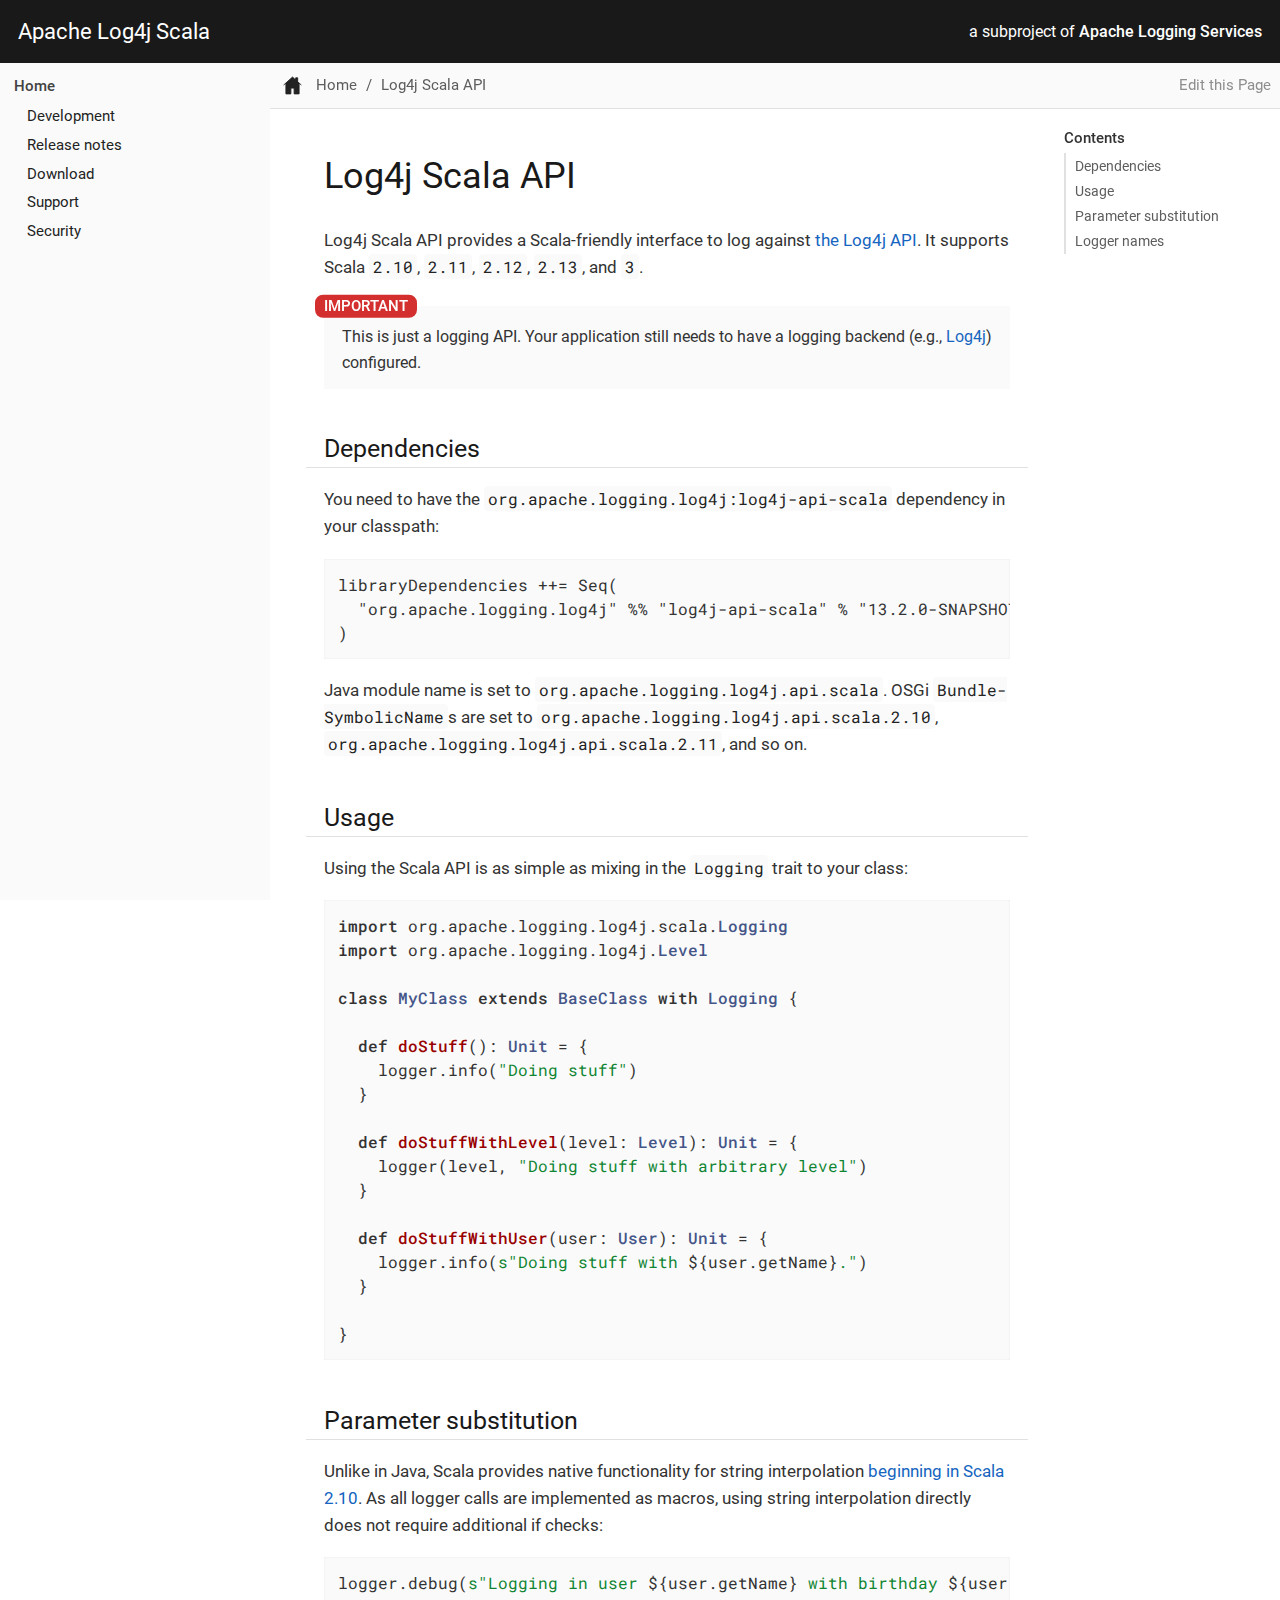
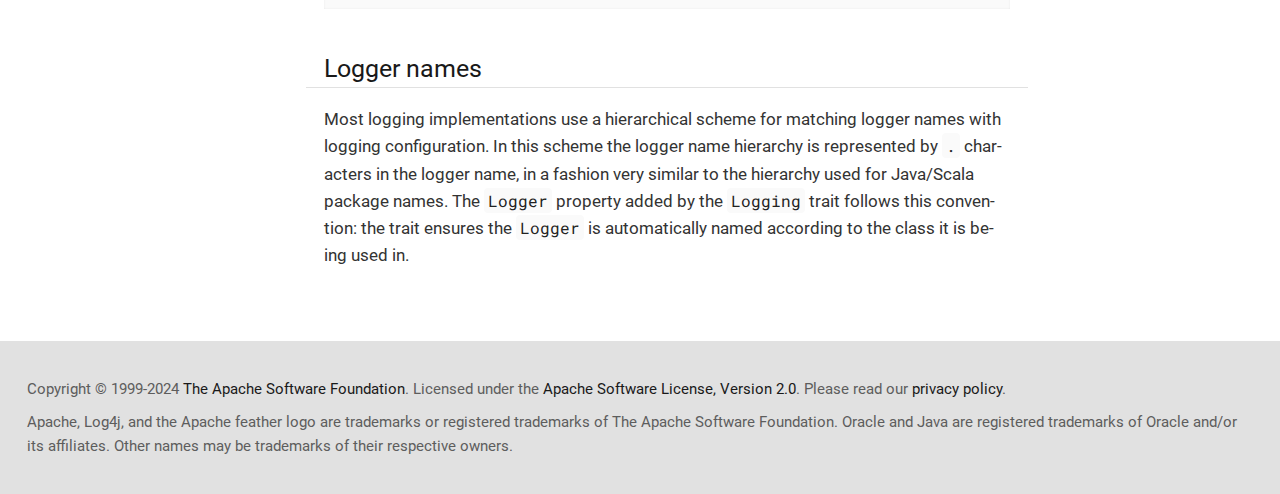
==== index.html @ a76299ae "Add website content generated from `2942f3c2b96dd1a95e5ad7c7c42ae28690090ace`" ====
<!DOCTYPE html>
<html lang="en">
  <head>
    <meta charset="utf-8">
    <meta name="viewport" content="width=device-width,initial-scale=1">
    <title>Log4j Scala API :: Apache Log4j Scala</title>
    <link rel="canonical" href="https://logging.apache.org/log4j/scala/index.html">
    <meta name="generator" content="Antora 3.2.0-alpha.4">
<link rel="stylesheet" href="./_/css/site.css">
<link rel="icon" href="./_/../_images/favicon.ico" type="image/x-icon">
<!-- `@asciidoctor/tabs` extension styles -->
<link rel="stylesheet" href="./_/css/vendor/tabs.css">
<style>
  /* `page-toclevels` greater than 4 are not supported by Antora UI, patching it: */
  .toc .toc-menu li[data-level="4"] a {
    padding-left: 2.75rem
  }
  /* Replace the default highlight.js color for strings from red to green: */
  .hljs-string {
    color: #0f8532;
  }
</style>
  </head>
  <body class="article">
<header class="header">
  <nav class="navbar">
    <div class="navbar-brand">
      <span class="navbar-item title">Apache Log4j Scala</span>
    </div>
    <div id="topbar-nav" class="navbar-menu">
      <div class="navbar-end">
        <a class="navbar-item" href="https://logging.apache.org">a subproject of&nbsp;<strong>Apache Logging Services</strong></a>
      </div>
    </div>
  </nav>
</header>
<div class="body">
<div class="nav-container" data-component="ROOT" data-version="">
  <aside class="nav">
    <div class="panels">
<div class="nav-panel-menu is-active" data-panel="menu">
  <nav class="nav-menu">
    <button class="nav-menu-toggle" aria-label="Toggle expand/collapse all" style="display: none"></button>
    <h3 class="title"><a href="index.html">Home</a></h3>
<ul class="nav-list">
  <li class="nav-item" data-depth="0">
<ul class="nav-list">
  <li class="nav-item" data-depth="1">
    <a class="nav-link" href="development.html">Development</a>
  </li>
  <li class="nav-item" data-depth="1">
    <a class="nav-link" href="release-notes.html">Release notes</a>
  </li>
  <li class="nav-item" data-depth="1">
    <a class="nav-link" href="https://logging.apache.org/download.html">Download</a>
  </li>
  <li class="nav-item" data-depth="1">
    <a class="nav-link" href="https://logging.apache.org/support.html">Support</a>
  </li>
  <li class="nav-item" data-depth="1">
    <a class="nav-link" href="https://logging.apache.org/security.html">Security</a>
  </li>
</ul>
  </li>
</ul>
  </nav>
</div>
    </div>
  </aside>
</div>
<main class="article">
<div class="toolbar" role="navigation">
<button class="nav-toggle"></button>
  <a href="index.html" class="home-link is-current"></a>
<nav class="breadcrumbs" aria-label="breadcrumbs">
  <ul>
    <li><a href="index.html">Home</a></li>
    <li><a href="index.html">Log4j Scala API</a></li>
  </ul>
</nav>
<div class="edit-this-page"><a href="https://github.com/apache/logging-log4j-kotlin/edit/main/src/site/antora/modules/ROOT/pages/index.adoc">Edit this Page</a></div>
</div>
  <div class="content">
<aside class="toc sidebar" data-title="Contents" data-levels="2">
  <div class="toc-menu"></div>
</aside>
<article class="doc">
<h1 class="page">Log4j Scala API</h1>
<div id="preamble">
<div class="sectionbody">
<div class="paragraph">
<p>Log4j Scala API provides a Scala-friendly interface to log against <a href="https://logging.apache.org/log4j/2.x/manual/api-separation.html">the Log4j API</a>.
It supports Scala <code>2.10</code>, <code>2.11</code>, <code>2.12</code>, <code>2.13</code>, and <code>3</code>.</p>
</div>
<div class="admonitionblock important">
<table>
<tr>
<td class="icon">
<i class="fa icon-important" title="Important"></i>
</td>
<td class="content">
<div class="paragraph">
<p>This is just a logging API.
Your application still needs to have a logging backend (e.g., <a href="https://logging.apache.org/log4j/2.x">Log4j</a>) configured.</p>
</div>
</td>
</tr>
</table>
</div>
</div>
</div>
<div class="sect1">
<h2 id="dependencies"><a class="anchor" href="#dependencies"></a>Dependencies</h2>
<div class="sectionbody">
<div class="paragraph">
<p>You need to have the <code>org.apache.logging.log4j:log4j-api-scala</code> dependency in your classpath:</p>
</div>
<div class="listingblock">
<div class="content">
<pre class="highlightjs highlight"><code class="language-sbt hljs" data-lang="sbt">libraryDependencies ++= Seq(
  "org.apache.logging.log4j" %% "log4j-api-scala" % "13.2.0-SNAPSHOT"
)</code></pre>
</div>
</div>
<div class="paragraph">
<p>Java module name is set to <code>org.apache.logging.log4j.api.scala</code>.
OSGi <code>Bundle-SymbolicName</code>s are set to <code>org.apache.logging.log4j.api.scala.2.10</code>, <code>org.apache.logging.log4j.api.scala.2.11</code>, and so on.</p>
</div>
</div>
</div>
<div class="sect1">
<h2 id="usage"><a class="anchor" href="#usage"></a>Usage</h2>
<div class="sectionbody">
<div class="paragraph">
<p>Using the Scala API is as simple as mixing in the <code>Logging</code> trait to your class:</p>
</div>
<div class="listingblock">
<div class="content">
<pre class="highlightjs highlight"><code class="language-scala hljs" data-lang="scala">import org.apache.logging.log4j.scala.Logging
import org.apache.logging.log4j.Level

class MyClass extends BaseClass with Logging {

  def doStuff(): Unit = {
    logger.info("Doing stuff")
  }

  def doStuffWithLevel(level: Level): Unit = {
    logger(level, "Doing stuff with arbitrary level")
  }

  def doStuffWithUser(user: User): Unit = {
    logger.info(s"Doing stuff with ${user.getName}.")
  }

}</code></pre>
</div>
</div>
</div>
</div>
<div class="sect1">
<h2 id="params"><a class="anchor" href="#params"></a>Parameter substitution</h2>
<div class="sectionbody">
<div class="paragraph">
<p>Unlike in Java, Scala provides native functionality for string interpolation <a href="https://docs.scala-lang.org/overviews/core/string-interpolation.html">beginning in Scala 2.10</a>.
As all logger calls are implemented as macros, using string interpolation directly does not require additional if checks:</p>
</div>
<div class="listingblock">
<div class="content">
<pre class="highlightjs highlight"><code class="language-scala hljs" data-lang="scala">logger.debug(s"Logging in user ${user.getName} with birthday ${user.calcBirthday}")</code></pre>
</div>
</div>
</div>
</div>
<div class="sect1">
<h2 id="logger-names"><a class="anchor" href="#logger-names"></a>Logger names</h2>
<div class="sectionbody">
<div class="paragraph">
<p>Most logging implementations use a hierarchical scheme for matching logger names with logging configuration.
In this scheme the logger name hierarchy is represented by <code>.</code> characters in the logger name, in a fashion very similar to the hierarchy used for Java/Scala package names.
The <code>Logger</code> property added by the <code>Logging</code> trait follows this convention: the trait ensures the <code>Logger</code> is automatically named according to the class it is being used in.</p>
</div>
</div>
</div>
</article>
  </div>
</main>
</div>
<footer class="footer">
  <p>
    Copyright © 1999-2024 <a href="https://www.apache.org/">The Apache Software Foundation</a>.
    Licensed under the <a href="https://www.apache.org/licenses/LICENSE-2.0">Apache Software License, Version 2.0</a>.
    Please read our <a href="https://privacy.apache.org/policies/privacy-policy-public.html">privacy policy</a>.
  </p>
  <p>
    Apache, Log4j, and the Apache feather logo are trademarks or registered trademarks of The Apache Software Foundation.
    Oracle and Java are registered trademarks of Oracle and/or its affiliates.
    Other names may be trademarks of their respective owners.
  </p>
</footer>
<script id="site-script" src="./_/js/site.js" data-ui-root-path="./_"></script>
<script async src="./_/js/vendor/highlight.js"></script>
<!-- `@asciidoctor/tabs` extension scripts -->
<script async src="./_/js/vendor/tabs.js"></script>
  </body>
</html>
---- _/css/site.css ----
@font-face{font-family:Roboto;font-style:normal;font-weight:400;src:url(../font/roboto-latin-400-normal.woff2) format("woff2"),url(../font/roboto-latin-400-normal.woff) format("woff");unicode-range:U+00??,U+0131,U+0152-0153,U+02bb-02bc,U+02c6,U+02da,U+02dc,U+2000-206f,U+2074,U+20ac,U+2122,U+2191,U+2193,U+2212,U+2215,U+feff,U+fffd}@font-face{font-family:Roboto;font-style:normal;font-weight:400;src:url(../font/roboto-cyrillic-400-normal.woff2) format("woff2");unicode-range:U+0301,U+0400-045f,U+0490-0491,U+04b0-04b1,U+2116}@font-face{font-family:Roboto;font-style:italic;font-weight:400;src:url(../font/roboto-latin-400-italic.woff2) format("woff2"),url(../font/roboto-latin-400-italic.woff) format("woff");unicode-range:U+00??,U+0131,U+0152-0153,U+02bb-02bc,U+02c6,U+02da,U+02dc,U+2000-206f,U+2074,U+20ac,U+2122,U+2191,U+2193,U+2212,U+2215,U+feff,U+fffd}@font-face{font-family:Roboto;font-style:italic;font-weight:400;src:url(../font/roboto-cyrillic-400-italic.woff2) format("woff2");unicode-range:U+0301,U+0400-045f,U+0490-0491,U+04b0-04b1,U+2116}@font-face{font-family:Roboto;font-style:normal;font-weight:600;src:url(../font/roboto-latin-500-normal.woff2) format("woff2"),url(../font/roboto-latin-500-normal.woff) format("woff");unicode-range:U+00??,U+0131,U+0152-0153,U+02bb-02bc,U+02c6,U+02da,U+02dc,U+2000-206f,U+2074,U+20ac,U+2122,U+2191,U+2193,U+2212,U+2215,U+feff,U+fffd}@font-face{font-family:Roboto;font-style:normal;font-weight:600;src:url(../font/roboto-cyrillic-500-normal.woff2) format("woff2");unicode-range:U+0301,U+0400-045f,U+0490-0491,U+04b0-04b1,U+2116}@font-face{font-family:Roboto;font-style:italic;font-weight:600;src:url(../font/roboto-latin-500-italic.woff2) format("woff2"),url(../font/roboto-latin-500-italic.woff) format("woff");unicode-range:U+00??,U+0131,U+0152-0153,U+02bb-02bc,U+02c6,U+02da,U+02dc,U+2000-206f,U+2074,U+20ac,U+2122,U+2191,U+2193,U+2212,U+2215,U+feff,U+fffd}@font-face{font-family:Roboto;font-style:italic;font-weight:600;src:url(../font/roboto-cyrillic-500-italic.woff2) format("woff2");unicode-range:U+0301,U+0400-045f,U+0490-0491,U+04b0-04b1,U+2116}@font-face{font-family:Roboto Mono;font-style:normal;font-weight:400;src:url(../font/roboto-mono-latin-400-normal.woff2) format("woff2"),url(../font/roboto-mono-latin-400-normal.woff) format("woff");unicode-range:U+00??,U+0131,U+0152-0153,U+02bb-02bc,U+02c6,U+02da,U+02dc,U+2000-206f,U+2074,U+20ac,U+2122,U+2191,U+2193,U+2212,U+2215,U+feff,U+fffd}@font-face{font-family:Roboto Mono;font-style:normal;font-weight:600;src:url(../font/roboto-mono-latin-500-normal.woff2) format("woff2"),url(../font/roboto-mono-latin-500-normal.woff) format("woff");unicode-range:U+00??,U+0131,U+0152-0153,U+02bb-02bc,U+02c6,U+02da,U+02dc,U+2000-206f,U+2074,U+20ac,U+2122,U+2191,U+2193,U+2212,U+2215,U+feff,U+fffd}*,::after,::before{-webkit-box-sizing:inherit;box-sizing:inherit}html{-webkit-box-sizing:border-box;box-sizing:border-box;font-size:1.0625em;height:100%;scroll-behavior:smooth}@media screen and (min-width:1024px){html{font-size:1.125em}}body{background:#fff;color:#222;font-family:Roboto,sans-serif;line-height:1.15;margin:0;-moz-tab-size:4;-o-tab-size:4;tab-size:4;word-wrap:anywhere}a{text-decoration:none}a:hover{text-decoration:underline}a:active{background-color:none}code,kbd,pre{font-family:Roboto Mono,monospace}b,dt,strong,th{font-weight:600}sub,sup{font-size:75%;line-height:0;position:relative;vertical-align:baseline}sub{bottom:-.25em}sup{top:-.5em}em em{font-style:normal}strong strong{font-weight:400}button{cursor:pointer;font-family:inherit;font-size:1em;line-height:1.15;margin:0}button::-moz-focus-inner{border:none;padding:0}summary{cursor:pointer;-webkit-tap-highlight-color:transparent;outline:none}table{border-collapse:collapse;word-wrap:normal}object[type="image/svg+xml"]:not([width]){width:-webkit-fit-content;width:-moz-fit-content;width:fit-content}::-webkit-input-placeholder{opacity:.5}::-moz-placeholder{opacity:.5}:-ms-input-placeholder{opacity:.5}::-ms-input-placeholder{opacity:.5}::placeholder{opacity:.5}@media (pointer:fine){@supports (scrollbar-width:thin){html{scrollbar-color:#c1c1c1 #fafafa}body *{scrollbar-width:thin;scrollbar-color:#c1c1c1 transparent}}html::-webkit-scrollbar{background-color:#fafafa;height:12px;width:12px}body ::-webkit-scrollbar{height:6px;width:6px}::-webkit-scrollbar-thumb{background-clip:padding-box;background-color:#c1c1c1;border:3px solid transparent;border-radius:12px}body ::-webkit-scrollbar-thumb{border-width:1.75px;border-radius:6px}::-webkit-scrollbar-thumb:hover{background-color:#9c9c9c}}@media screen and (min-width:1024px){.body{display:-webkit-box;display:-ms-flexbox;display:flex}}@media screen and (max-width:1023.5px){html.is-clipped--nav{overflow-y:hidden}}.nav-container{position:fixed;top:3.5rem;left:0;width:100%;font-size:.94444rem;z-index:1;visibility:hidden}@media screen and (min-width:769px){.nav-container{width:15rem}}@media screen and (min-width:1024px){.nav-container{font-size:.86111rem;-webkit-box-flex:0;-ms-flex:none;flex:none;position:static;top:0;visibility:visible}}.nav-container.is-active{visibility:visible}.nav{background:#fafafa;position:relative;top:2.5rem;height:calc(100vh - 6rem)}@media screen and (min-width:769px){.nav{-webkit-box-shadow:.5px 0 3px #c1c1c1;box-shadow:.5px 0 3px #c1c1c1}}@media screen and (min-width:1024px){.nav{top:3.5rem;-webkit-box-shadow:none;box-shadow:none;position:sticky;height:calc(100vh - 3.5rem)}}.nav a{color:inherit}.nav .panels{display:-webkit-box;display:-ms-flexbox;display:flex;-webkit-box-orient:vertical;-webkit-box-direction:normal;-ms-flex-direction:column;flex-direction:column;height:inherit}.nav-panel-menu{overflow-y:scroll;-ms-scroll-chaining:none;overscroll-behavior:none;height:calc(100% - 2.5rem)}.nav-panel-menu:not(.is-active) .nav-menu{opacity:.75}.nav-panel-menu:not(.is-active)::after{content:"";background:rgba(0,0,0,.5);display:block;position:absolute;top:0;right:0;bottom:0;left:0}.nav-menu{min-height:100%;padding:.5rem .75rem;line-height:1.35;position:relative}.nav-menu-toggle{background:transparent url(../img/octicons-16.svg#view-unfold) no-repeat 50%/100% 100%;border:none;float:right;height:1em;margin-right:-.5rem;opacity:.75;outline:none;padding:0;position:sticky;top:.85rem;visibility:hidden;width:1em}.nav-menu-toggle.is-active{background-image:url(../img/octicons-16.svg#view-fold)}.nav-panel-menu.is-active:hover .nav-menu-toggle{visibility:visible}.nav-menu h3.title{color:#424242;font-size:inherit;font-weight:600;margin:0;padding:.25em 0 .125em}.nav-list{list-style:none;margin:0 0 0 .75rem;padding:0}.nav-menu>.nav-list+.nav-list{margin-top:.5rem}.nav-item{margin-top:.5em}.nav-item-toggle~.nav-list{padding-bottom:.125rem}.nav-item[data-depth="0"]>.nav-list:first-child{display:block;margin:0}.nav-item:not(.is-active)>.nav-list{display:none}.nav-item-toggle{background:transparent url(../img/caret.svg) no-repeat 50%/50%;border:none;outline:none;line-height:inherit;padding:0;position:absolute;height:1.35em;width:1.35em;margin-top:-.05em;margin-left:-1.35em}.nav-item.is-active>.nav-item-toggle{-webkit-transform:rotate(90deg);transform:rotate(90deg)}.is-current-page>.nav-link,.is-current-page>.nav-text{font-weight:600}.nav-panel-explore{background:#fafafa;display:-webkit-box;display:-ms-flexbox;display:flex;-webkit-box-orient:vertical;-webkit-box-direction:normal;-ms-flex-direction:column;flex-direction:column;position:absolute;top:0;right:0;bottom:0;left:0}.nav-panel-explore:not(:first-child){top:auto;max-height:calc(50% + 2.5rem)}.nav-panel-explore .context{font-size:.83333rem;-ms-flex-negative:0;flex-shrink:0;color:#5d5d5d;-webkit-box-shadow:0 -1px 0 #e1e1e1;box-shadow:0 -1px 0 #e1e1e1;padding:0 .5rem;display:-webkit-box;display:-ms-flexbox;display:flex;-webkit-box-align:center;-ms-flex-align:center;align-items:center;-webkit-box-pack:justify;-ms-flex-pack:justify;justify-content:space-between;line-height:1;height:2.5rem}.nav-panel-explore:not(:first-child) .context{cursor:pointer}.nav-panel-explore .context .version{display:-webkit-box;display:-ms-flexbox;display:flex;-webkit-box-align:inherit;-ms-flex-align:inherit;align-items:inherit}.nav-panel-explore .context .version::after{content:"";background:url(../img/chevron.svg) no-repeat 100%/auto 100%;width:1.25em;height:.75em}.nav-panel-explore .components{line-height:1.35;-webkit-box-flex:1;-ms-flex-positive:1;flex-grow:1;-webkit-box-shadow:inset 0 1px 5px #e1e1e1;box-shadow:inset 0 1px 5px #e1e1e1;background:#f0f0f0;padding:.75rem .75rem 0;margin:0;overflow-y:scroll;-ms-scroll-chaining:none;overscroll-behavior:none;max-height:100%;display:block}.nav-panel-explore:not(.is-active) .components{display:none}.nav-panel-explore .component{display:block}.nav-panel-explore .component+.component{margin-top:.75rem}.nav-panel-explore .component:last-child{margin-bottom:.75rem}.nav-panel-explore .component .title{font-weight:600;text-indent:.375rem hanging}.nav-panel-explore .versions{display:-webkit-box;display:-ms-flexbox;display:flex;-ms-flex-wrap:wrap;flex-wrap:wrap;padding-left:0;margin:-.125rem -.375rem 0 .375rem;line-height:1;list-style:none}.nav-panel-explore .component .version{margin:.375rem .375rem 0 0}.nav-panel-explore .component .version a{background:#c1c1c1;border-radius:.25rem;white-space:nowrap;padding:.25em .5em;display:inherit;opacity:.75}.nav-panel-explore .component .is-current a{background:#424242;color:#f0f0f0;font-weight:600;opacity:1}body.-toc aside.toc.sidebar{display:none}@media screen and (max-width:1023.5px){aside.toc.sidebar{display:none}main>.content{overflow-x:auto}}@media screen and (min-width:1024px){main{-webkit-box-flex:1;-ms-flex:auto;flex:auto;min-width:0}main>.content{display:-webkit-box;display:-ms-flexbox;display:flex}aside.toc.embedded{display:none}aside.toc.sidebar{-webkit-box-flex:0;-ms-flex:0 0 9rem;flex:0 0 9rem;-webkit-box-ordinal-group:2;-ms-flex-order:1;order:1}}@media screen and (min-width:1216px){aside.toc.sidebar{-ms-flex-preferred-size:12rem;flex-basis:12rem}}.toolbar{color:#5d5d5d;-webkit-box-align:center;-ms-flex-align:center;align-items:center;background-color:#fafafa;-webkit-box-shadow:0 1px 0 #e1e1e1;box-shadow:0 1px 0 #e1e1e1;display:-webkit-box;display:-ms-flexbox;display:flex;font-size:.83333rem;height:2.5rem;-webkit-box-pack:start;-ms-flex-pack:start;justify-content:flex-start;position:sticky;top:3.5rem;z-index:2}.toolbar a{color:inherit}.nav-toggle{background:url(../img/menu.svg) no-repeat 50% 47.5%;background-size:49%;border:none;outline:none;line-height:inherit;padding:0;height:2.5rem;width:2.5rem;margin-right:-.25rem}@media screen and (min-width:1024px){.nav-toggle{display:none}}.nav-toggle.is-active{background-image:url(../img/back.svg);background-size:41.5%}.home-link{display:block;background:url(../img/home-o.svg) no-repeat 50%;height:1.25rem;width:1.25rem;margin:.625rem}.home-link.is-current,.home-link:hover{background-image:url(../img/home.svg)}.edit-this-page{display:none;padding-right:.5rem}@media screen and (min-width:1024px){.edit-this-page{display:block}}.toolbar .edit-this-page a{color:#8e8e8e}.breadcrumbs{display:none;-webkit-box-flex:1;-ms-flex:1 1;flex:1 1;padding:0 .5rem 0 .75rem;line-height:1.35}@media screen and (min-width:1024px){.breadcrumbs{display:block}}a+.breadcrumbs{padding-left:.05rem}.breadcrumbs ul{display:-webkit-box;display:-ms-flexbox;display:flex;-ms-flex-wrap:wrap;flex-wrap:wrap;margin:0;padding:0;list-style:none}.breadcrumbs li{display:inline;margin:0}.breadcrumbs li::after{content:"/";padding:0 .5rem}.breadcrumbs li:last-of-type::after{content:none}.page-versions{margin:0 .2rem 0 auto;position:relative;line-height:1}@media screen and (min-width:1024px){.page-versions{margin-right:.7rem}}.page-versions .version-menu-toggle{color:inherit;background:url(../img/chevron.svg) no-repeat;background-position:right .5rem top 50%;background-size:auto .75em;border:none;outline:none;line-height:inherit;padding:.5rem 1.5rem .5rem .5rem;position:relative;z-index:3}.page-versions .version-menu{display:-webkit-box;display:-ms-flexbox;display:flex;min-width:100%;-webkit-box-orient:vertical;-webkit-box-direction:normal;-ms-flex-direction:column;flex-direction:column;-webkit-box-align:end;-ms-flex-align:end;align-items:flex-end;background:-webkit-gradient(linear,left top,left bottom,from(#f0f0f0),to(#f0f0f0)) no-repeat;background:linear-gradient(180deg,#f0f0f0 0,#f0f0f0) no-repeat;padding:1.375rem 1.5rem .5rem .5rem;position:absolute;top:0;right:0;white-space:nowrap}.page-versions:not(.is-active) .version-menu{display:none}.page-versions .version{display:block;padding-top:.5rem}.page-versions .version.is-current{display:none}.page-versions .version.is-missing{color:#8e8e8e;font-style:italic;text-decoration:none}.toc-menu{color:#5d5d5d}.toc.sidebar .toc-menu{margin-right:.75rem;position:sticky;top:6rem}.toc .toc-menu h3{color:#333;font-size:.88889rem;font-weight:600;line-height:1.3;margin:0 -.5px;padding-bottom:.25rem}.toc.sidebar .toc-menu h3{display:-webkit-box;display:-ms-flexbox;display:flex;-webkit-box-orient:vertical;-webkit-box-direction:normal;-ms-flex-direction:column;flex-direction:column;height:2.5rem;-webkit-box-pack:end;-ms-flex-pack:end;justify-content:flex-end}.toc .toc-menu ul{font-size:.83333rem;line-height:1.2;list-style:none;margin:0;padding:0}.toc.sidebar .toc-menu ul{max-height:calc(100vh - 8.5rem);overflow-y:auto;-ms-scroll-chaining:none;overscroll-behavior:none}@supports (scrollbar-width:none){.toc.sidebar .toc-menu ul{scrollbar-width:none}}.toc .toc-menu ul::-webkit-scrollbar{width:0;height:0}@media screen and (min-width:1024px){.toc .toc-menu h3{font-size:.83333rem}.toc .toc-menu ul{font-size:.75rem}}.toc .toc-menu li{margin:0}.toc .toc-menu li[data-level="2"] a{padding-left:1.25rem}.toc .toc-menu li[data-level="3"] a{padding-left:2rem}.toc .toc-menu a{color:inherit;border-left:2px solid #e1e1e1;display:inline-block;padding:.25rem 0 .25rem .5rem;text-decoration:none}.sidebar.toc .toc-menu a{display:block;outline:none}.toc .toc-menu a:hover{color:#1565c0}.toc .toc-menu a.is-active{border-left-color:#1565c0;color:#333}.sidebar.toc .toc-menu a:focus{background:#fafafa}.doc{color:#333;font-size:inherit;-ms-hyphens:auto;hyphens:auto;line-height:1.6;margin:0 auto;max-width:40rem;padding:0 1rem 4rem}@media screen and (min-width:1024px){.doc{-webkit-box-flex:1;-ms-flex:auto;flex:auto;font-size:.94444rem;margin:0 2rem;max-width:46rem;min-width:0}}.doc h1,.doc h2,.doc h3,.doc h4,.doc h5,.doc h6{color:#191919;font-weight:400;-ms-hyphens:none;hyphens:none;line-height:1.3;margin:1rem 0 0}.doc>h1.page:first-child{font-size:2rem;margin:1.5rem 0}@media screen and (min-width:769px){.doc>h1.page:first-child{margin-top:2.5rem}}.doc>h1.page:first-child+aside.toc.embedded{margin-top:-.5rem}.doc>h2#name+.sectionbody{margin-top:1rem}#preamble+.sect1,.doc .sect1+.sect1{margin-top:2rem}.doc h1.sect0{background:#f0f0f0;font-size:1.8em;margin:1.5rem -1rem 0;padding:.5rem 1rem}.doc h2:not(.discrete){border-bottom:1px solid #e1e1e1;margin-left:-1rem;margin-right:-1rem;padding:.4rem 1rem .1rem}.doc h3:not(.discrete),.doc h4:not(.discrete){font-weight:600}.doc h1 .anchor,.doc h2 .anchor,.doc h3 .anchor,.doc h4 .anchor,.doc h5 .anchor,.doc h6 .anchor{position:absolute;text-decoration:none;width:1.75ex;margin-left:-1.5ex;visibility:hidden;font-size:.8em;font-weight:400;padding-top:.05em}.doc h1 .anchor::before,.doc h2 .anchor::before,.doc h3 .anchor::before,.doc h4 .anchor::before,.doc h5 .anchor::before,.doc h6 .anchor::before{content:"\00a7"}.doc h1:hover .anchor,.doc h2:hover .anchor,.doc h3:hover .anchor,.doc h4:hover .anchor,.doc h5:hover .anchor,.doc h6:hover .anchor{visibility:visible}.doc dl,.doc p{margin:0}.doc a{color:#1565c0}.doc a:hover{color:#104d92}.doc a.bare{-ms-hyphens:none;hyphens:none}.doc a.unresolved{color:#d32f2f}.doc i.fa{-ms-hyphens:none;hyphens:none;font-style:normal}.doc .colist>table code,.doc p code,.doc thead code{color:#222;background:#fafafa;border-radius:.25em;font-size:.95em;padding:.125em .25em}.doc code,.doc pre{-ms-hyphens:none;hyphens:none}.doc pre{font-size:.88889rem;line-height:1.5;margin:0}.doc blockquote{margin:0}.doc .paragraph.lead>p{font-size:1rem}.doc .right{float:right}.doc .left{float:left}.doc .float-gap.right{margin:0 1rem 1rem 0}.doc .float-gap.left{margin:0 0 1rem 1rem}.doc .float-group::after{content:"";display:table;clear:both}.doc .text-left{text-align:left}.doc .text-center{text-align:center}.doc .text-right{text-align:right}.doc .text-justify{text-align:justify}.doc .stretch{width:100%}.doc .big{font-size:larger}.doc .small{font-size:smaller}.doc .underline{text-decoration:underline}.doc .line-through{text-decoration:line-through}.doc .dlist,.doc .exampleblock,.doc .hdlist,.doc .imageblock,.doc .listingblock,.doc .literalblock,.doc .olist,.doc .paragraph,.doc .partintro,.doc .quoteblock,.doc .sidebarblock,.doc .tabs,.doc .ulist,.doc .verseblock,.doc .videoblock,.doc details,.doc hr{margin:1rem 0 0}.doc .tablecontainer,.doc .tablecontainer+*,.doc :not(.tablecontainer)>table.tableblock,.doc :not(.tablecontainer)>table.tableblock+*,.doc>table.tableblock,.doc>table.tableblock+*{margin-top:1.5rem}.doc table.tableblock{font-size:.83333rem}.doc p.tableblock+p.tableblock{margin-top:.5rem}.doc table.tableblock pre{font-size:inherit}.doc td.tableblock>.content{word-wrap:anywhere}.doc td.tableblock>.content>:first-child{margin-top:0}.doc table.tableblock td,.doc table.tableblock th{padding:.5rem}.doc table.tableblock,.doc table.tableblock>*>tr>*{border:0 solid #e1e1e1}.doc table.grid-all>*>tr>*{border-width:1px}.doc table.grid-cols>*>tr>*{border-width:0 1px}.doc table.grid-rows>*>tr>*{border-width:1px 0}.doc table.grid-all>thead th,.doc table.grid-rows>thead th{border-bottom-width:2.5px}.doc table.frame-all{border-width:1px}.doc table.frame-ends{border-width:1px 0}.doc table.frame-sides{border-width:0 1px}.doc table.frame-none>colgroup+*>:first-child>*,.doc table.frame-sides>colgroup+*>:first-child>*{border-top-width:0}.doc table.frame-sides>:last-child>:last-child>*{border-bottom-width:0}.doc table.frame-ends>*>tr>:first-child,.doc table.frame-none>*>tr>:first-child{border-left-width:0}.doc table.frame-ends>*>tr>:last-child,.doc table.frame-none>*>tr>:last-child{border-right-width:0}.doc table.stripes-all>tbody>tr,.doc table.stripes-even>tbody>tr:nth-of-type(2n),.doc table.stripes-hover>tbody>tr:hover,.doc table.stripes-odd>tbody>tr:nth-of-type(odd){background:#fafafa}.doc table.tableblock>tfoot{background:-webkit-gradient(linear,left top,left bottom,from(#f0f0f0),to(#fff));background:linear-gradient(180deg,#f0f0f0 0,#fff)}.doc .halign-left{text-align:left}.doc .halign-right{text-align:right}.doc .halign-center{text-align:center}.doc .valign-top{vertical-align:top}.doc .valign-bottom{vertical-align:bottom}.doc .valign-middle{vertical-align:middle}.doc .admonitionblock{margin:1.4rem 0 0}.doc .admonitionblock p,.doc .admonitionblock td.content{font-size:.88889rem}.doc .admonitionblock td.content>.title+*,.doc .admonitionblock td.content>:not(.title):first-child{margin-top:0}.doc .admonitionblock td.content pre{font-size:.83333rem}.doc .admonitionblock>table{table-layout:fixed;position:relative;width:100%}.doc .admonitionblock td.content{padding:1rem 1rem .75rem;background:#fafafa;width:100%;word-wrap:anywhere}.doc .admonitionblock td.icon{font-size:.83333rem;left:0;line-height:1;padding:0;position:absolute;top:0;-webkit-transform:translate(-.5rem,-50%);transform:translate(-.5rem,-50%)}.doc .admonitionblock td.icon i{-webkit-box-align:center;-ms-flex-align:center;align-items:center;border-radius:.45rem;display:-webkit-inline-box;display:-ms-inline-flexbox;display:inline-flex;-webkit-filter:initial;filter:none;height:1.25rem;padding:0 .5rem;vertical-align:initial;width:-webkit-fit-content;width:-moz-fit-content;width:fit-content}.doc .admonitionblock td.icon i::after{content:attr(title);font-weight:600;font-style:normal;text-transform:uppercase}.doc .admonitionblock td.icon i.icon-caution{background-color:#a0439c;color:#fff}.doc .admonitionblock td.icon i.icon-important{background-color:#d32f2f;color:#fff}.doc .admonitionblock td.icon i.icon-note{background-color:#217ee7;color:#fff}.doc .admonitionblock td.icon i.icon-tip{background-color:#41af46;color:#fff}.doc .admonitionblock td.icon i.icon-warning{background-color:#e18114;color:#fff}.doc .imageblock,.doc .videoblock{display:-webkit-box;display:-ms-flexbox;display:flex;-webkit-box-orient:vertical;-webkit-box-direction:normal;-ms-flex-direction:column;flex-direction:column;-webkit-box-align:center;-ms-flex-align:center;align-items:center}.doc .imageblock .content{-ms-flex-item-align:stretch;align-self:stretch;text-align:center}.doc .imageblock.text-left,.doc .videoblock.text-left{-webkit-box-align:start;-ms-flex-align:start;align-items:flex-start}.doc .imageblock.text-left .content{text-align:left}.doc .imageblock.text-right,.doc .videoblock.text-right{-webkit-box-align:end;-ms-flex-align:end;align-items:flex-end}.doc .imageblock.text-right .content{text-align:right}.doc .image>img,.doc .image>object,.doc .image>svg,.doc .imageblock img,.doc .imageblock object,.doc .imageblock svg{display:inline-block;height:auto;max-width:100%;vertical-align:middle}.doc .image:not(.left):not(.right)>img{margin-top:-.2em}.doc .videoblock iframe,.doc .videoblock video{max-width:100%;vertical-align:middle}#preamble .abstract blockquote{background:#f0f0f0;border-left:5px solid #e1e1e1;color:#4a4a4a;font-size:.88889rem;padding:.75em 1em}.doc .quoteblock,.doc .verseblock{background:#fafafa;border-left:5px solid #5d5d5d;color:#5d5d5d}.doc .quoteblock{padding:.25rem 2rem 1.25rem}.doc .quoteblock .attribution{color:#8e8e8e;font-size:.83333rem;margin-top:.75rem}.doc .quoteblock blockquote{margin-top:1rem}.doc .quoteblock .paragraph{font-style:italic}.doc .quoteblock cite{padding-left:1em}.doc .verseblock{font-size:1.15em;padding:1rem 2rem}.doc .verseblock pre{font-family:inherit;font-size:inherit}.doc ol,.doc ul{margin:0;padding:0 0 0 2rem}.doc ol.none,.doc ol.unnumbered,.doc ol.unstyled,.doc ul.checklist,.doc ul.no-bullet,.doc ul.none,.doc ul.unstyled{list-style-type:none}.doc ol.unnumbered,.doc ul.no-bullet{padding-left:1.25rem}.doc ol.unstyled,.doc ul.unstyled{padding-left:0}.doc ul.circle{list-style-type:circle}.doc ul.disc{list-style-type:disc}.doc ul.square{list-style-type:square}.doc ul.circle ul:not([class]),.doc ul.disc ul:not([class]),.doc ul.square ul:not([class]){list-style:inherit}.doc ol.arabic{list-style-type:decimal}.doc ol.decimal{list-style-type:decimal-leading-zero}.doc ol.loweralpha{list-style-type:lower-alpha}.doc ol.upperalpha{list-style-type:upper-alpha}.doc ol.lowerroman{list-style-type:lower-roman}.doc ol.upperroman{list-style-type:upper-roman}.doc ol.lowergreek{list-style-type:lower-greek}.doc ul.checklist{padding-left:1.75rem}.doc ul.checklist p>i.fa-check-square-o:first-child,.doc ul.checklist p>i.fa-square-o:first-child{display:-webkit-inline-box;display:-ms-inline-flexbox;display:inline-flex;-webkit-box-pack:center;-ms-flex-pack:center;justify-content:center;width:1.25rem;margin-left:-1.25rem}.doc ul.checklist i.fa-check-square-o::before{content:"\2713"}.doc ul.checklist i.fa-square-o::before{content:"\274f"}.doc .dlist .dlist,.doc .dlist .olist,.doc .dlist .ulist,.doc .olist .dlist,.doc .olist .olist,.doc .olist .ulist,.doc .olist li+li,.doc .ulist .dlist,.doc .ulist .olist,.doc .ulist .ulist,.doc .ulist li+li{margin-top:.5rem}.doc .admonitionblock .listingblock,.doc .olist .listingblock,.doc .ulist .listingblock{padding:0}.doc .admonitionblock .title,.doc .exampleblock .title,.doc .imageblock .title,.doc .listingblock .title,.doc .literalblock .title,.doc .openblock .title,.doc .videoblock .title,.doc table.tableblock caption{color:#5d5d5d;font-size:.88889rem;font-style:italic;font-weight:600;-ms-hyphens:none;hyphens:none;letter-spacing:.01em;padding-bottom:.075rem}.doc table.tableblock caption{text-align:left}.doc .olist .title,.doc .ulist .title{font-style:italic;font-weight:600;margin-bottom:.25rem}.doc .imageblock .title,.doc .videoblock .title{margin-top:.5rem;padding-bottom:0}.doc details{margin-left:1rem}.doc details>summary{display:block;position:relative;line-height:1.6;margin-bottom:.5rem}.doc details>summary::-webkit-details-marker{display:none}.doc details>summary::before{content:"";border:solid transparent;border-left:solid;border-width:.3em 0 .3em .5em;position:absolute;top:.5em;left:-1rem;-webkit-transform:translateX(15%);transform:translateX(15%)}.doc details[open]>summary::before{border-color:currentColor transparent transparent;border-width:.5rem .3rem 0;-webkit-transform:translateY(15%);transform:translateY(15%)}.doc details>summary::after{content:"";width:1rem;height:1em;position:absolute;top:.3em;left:-1rem}.doc details.result{margin-top:.25rem}.doc details.result>summary{color:#5d5d5d;font-style:italic;margin-bottom:0}.doc details.result>.content{margin-left:-1rem}.doc .exampleblock>.content,.doc details.result>.content{background:#fff;border:.25rem solid #5d5d5d;border-radius:.5rem;padding:.75rem}.doc .exampleblock>.content::after,.doc details.result>.content::after{content:"";display:table;clear:both}.doc .exampleblock>.content>:first-child,.doc details>.content>:first-child{margin-top:0}.doc .sidebarblock{background:#e1e1e1;border-radius:.75rem;padding:.75rem 1.5rem}.doc .sidebarblock>.content>.title{font-size:1.25rem;font-weight:600;line-height:1.3;margin-bottom:.5rem;text-align:center}.doc .sidebarblock>.content>.title+*,.doc .sidebarblock>.content>:not(.title):first-child{margin-top:0}.doc .listingblock.wrap pre,.doc table.tableblock pre{white-space:pre-wrap}.doc .listingblock pre:not(.highlight),.doc .literalblock pre,.doc pre.highlight>code{background:#fafafa;-webkit-box-shadow:inset 0 0 1.75px #e1e1e1;box-shadow:inset 0 0 1.75px #e1e1e1;display:block;overflow-x:auto;padding:.875em}.doc .listingblock>.content{position:relative}.doc .source-toolbox{display:-webkit-box;display:-ms-flexbox;display:flex;visibility:hidden;position:absolute;top:.25rem;right:.5rem;color:grey;font-family:Roboto,sans-serif;font-size:.72222rem;line-height:1;-webkit-user-select:none;-moz-user-select:none;-ms-user-select:none;user-select:none;white-space:nowrap;z-index:1}.doc .listingblock:hover .source-toolbox{visibility:visible}.doc .source-toolbox .source-lang{text-transform:uppercase;letter-spacing:.075em}.doc .source-toolbox>:not(:last-child)::after{content:"|";letter-spacing:0;padding:0 1ch}.doc .source-toolbox .copy-button{display:-webkit-box;display:-ms-flexbox;display:flex;-webkit-box-orient:vertical;-webkit-box-direction:normal;-ms-flex-direction:column;flex-direction:column;-webkit-box-align:center;-ms-flex-align:center;align-items:center;background:none;border:none;color:inherit;outline:none;padding:0;font-size:inherit;line-height:inherit;width:1em;height:1em}.doc .source-toolbox .copy-icon{-webkit-box-flex:0;-ms-flex:none;flex:none;width:inherit;height:inherit}.doc .source-toolbox img.copy-icon{-webkit-filter:invert(50.2%);filter:invert(50.2%)}.doc .source-toolbox svg.copy-icon{fill:currentColor}.doc .source-toolbox .copy-toast{-webkit-box-flex:0;-ms-flex:none;flex:none;position:relative;display:-webkit-inline-box;display:-ms-inline-flexbox;display:inline-flex;-webkit-box-pack:center;-ms-flex-pack:center;justify-content:center;margin-top:1em;background-color:#333;border-radius:.25em;padding:.5em;color:#fff;cursor:auto;opacity:0;-webkit-transition:opacity .5s ease .5s;transition:opacity .5s ease .5s}.doc .source-toolbox .copy-toast::after{content:"";position:absolute;top:0;width:1em;height:1em;border:.55em solid transparent;border-left-color:#333;-webkit-transform:rotate(-90deg) translateX(50%) translateY(50%);transform:rotate(-90deg) translateX(50%) translateY(50%);-webkit-transform-origin:left;transform-origin:left}.doc .source-toolbox .copy-button.clicked .copy-toast{opacity:1;-webkit-transition:none;transition:none}.doc .language-console .hljs-meta{-webkit-user-select:none;-moz-user-select:none;-ms-user-select:none;user-select:none}.doc .dlist dt{font-style:italic}.doc .dlist dd{margin:0 0 0 1.5rem}.doc .dlist dd+dt,.doc .dlist dd>p:first-child{margin-top:.5rem}.doc td.hdlist1,.doc td.hdlist2{padding:.5rem 0 0;vertical-align:top}.doc tr:first-child>.hdlist1,.doc tr:first-child>.hdlist2{padding-top:0}.doc td.hdlist1{font-weight:600;padding-right:.25rem}.doc td.hdlist2{padding-left:.25rem}.doc .colist{font-size:.88889rem;margin:.25rem 0 -.25rem}.doc .colist>table>tbody>tr>:first-child,.doc .colist>table>tr>:first-child{padding:.25em .5rem 0;vertical-align:top}.doc .colist>table>tbody>tr>:last-child,.doc .colist>table>tr>:last-child{padding:.25rem 0}.doc .conum[data-value]{border:1px solid;border-radius:100%;display:inline-block;font-family:Roboto,sans-serif;font-size:.75rem;font-style:normal;line-height:1.2;text-align:center;width:1.25em;height:1.25em;letter-spacing:-.25ex;text-indent:-.25ex}.doc .conum[data-value]::after{content:attr(data-value)}.doc .conum[data-value]+b{display:none}.doc hr{border:solid #e1e1e1;border-width:2px 0 0;height:0}.doc b.button{white-space:nowrap}.doc b.button::before{content:"[";padding-right:.25em}.doc b.button::after{content:"]";padding-left:.25em}.doc kbd{display:inline-block;font-size:.66667rem;background:#fafafa;border:1px solid #c1c1c1;border-radius:.25em;-webkit-box-shadow:0 1px 0 #c1c1c1,0 0 0 .1em #fff inset;box-shadow:0 1px 0 #c1c1c1,inset 0 0 0 .1em #fff;padding:.25em .5em;vertical-align:text-bottom;white-space:nowrap}.doc .keyseq,.doc kbd{line-height:1}.doc .keyseq{font-size:.88889rem}.doc .keyseq kbd{margin:0 .125em}.doc .keyseq kbd:first-child{margin-left:0}.doc .keyseq kbd:last-child{margin-right:0}.doc .menuseq,.doc .path{-ms-hyphens:none;hyphens:none}.doc .menuseq i.caret::before{content:"\203a";font-size:1.1em;font-weight:600;line-height:.90909}.doc :not(pre).nowrap{white-space:nowrap}.doc .nobreak{-ms-hyphens:none;hyphens:none;word-wrap:normal}.doc :not(pre).pre-wrap{white-space:pre-wrap}#footnotes{font-size:.85em;line-height:1.5;margin:2rem -.5rem 0}.doc td.tableblock>.content #footnotes{margin:2rem 0 0}#footnotes hr{border-top-width:1px;margin-top:0;width:20%}#footnotes .footnote{margin:.5em 0 0 1em}#footnotes .footnote+.footnote{margin-top:.25em}#footnotes .footnote>a:first-of-type{display:inline-block;margin-left:-2em;text-align:right;width:1.5em}nav.pagination{border-top:1px solid #e1e1e1;line-height:1;margin:2rem -1rem -1rem;padding:.75rem 1rem 0}nav.pagination,nav.pagination span{display:-webkit-box;display:-ms-flexbox;display:flex}nav.pagination span{-webkit-box-flex:50%;-ms-flex:50%;flex:50%;-webkit-box-orient:vertical;-webkit-box-direction:normal;-ms-flex-direction:column;flex-direction:column}nav.pagination .prev{padding-right:.5rem}nav.pagination .next{margin-left:auto;padding-left:.5rem;text-align:right}nav.pagination span::before{color:#8e8e8e;font-size:.75em;padding-bottom:.1em}nav.pagination .prev::before{content:"Prev"}nav.pagination .next::before{content:"Next"}nav.pagination a{font-weight:600;line-height:1.3;position:relative}nav.pagination a::after,nav.pagination a::before{color:#8e8e8e;font-weight:400;font-size:1.5em;line-height:.75;position:absolute;top:0;width:1rem}nav.pagination .prev a::before{content:"\2039";-webkit-transform:translateX(-100%);transform:translateX(-100%)}nav.pagination .next a::after{content:"\203a"}@media screen and (max-width:1023.5px){html.is-clipped--navbar{overflow-y:hidden}}body{padding-top:3.5rem}.navbar{background:#191919;color:#fff;font-size:.88889rem;height:3.5rem;position:fixed;top:0;width:100%;z-index:4}.navbar a{text-decoration:none}.navbar-brand{display:-webkit-box;display:-ms-flexbox;display:flex;-webkit-box-flex:1;-ms-flex:auto;flex:auto;padding-left:1rem}.navbar-brand .navbar-item{color:#fff}.navbar-brand .navbar-item:first-child{-ms-flex-item-align:center;align-self:center;padding:0;font-size:1.22222rem;-ms-flex-wrap:wrap;flex-wrap:wrap;line-height:1}.navbar-brand .navbar-item:first-child a{color:inherit;word-wrap:normal}.navbar-brand .navbar-item:first-child :not(:last-child){padding-right:.375rem}.navbar-brand .navbar-item.search{-webkit-box-flex:1;-ms-flex:auto;flex:auto;-webkit-box-pack:end;-ms-flex-pack:end;justify-content:flex-end}#search-input{color:#333;font-family:inherit;font-size:.95rem;width:150px;border:1px solid #dbdbdb;border-radius:.1em;line-height:1.5;padding:0 .25em}#search-input:disabled{background-color:#dbdbdb;cursor:not-allowed;pointer-events:all!important}#search-input:disabled::-webkit-input-placeholder{color:#4c4c4c}#search-input:disabled::-moz-placeholder{color:#4c4c4c}#search-input:disabled:-ms-input-placeholder{color:#4c4c4c}#search-input:disabled::-ms-input-placeholder{color:#4c4c4c}#search-input:disabled::placeholder{color:#4c4c4c}#search-input:focus{outline:none}.navbar-burger{background:none;border:none;outline:none;line-height:1;position:relative;width:3rem;padding:0;display:-webkit-box;display:-ms-flexbox;display:flex;-webkit-box-orient:vertical;-webkit-box-direction:normal;-ms-flex-direction:column;flex-direction:column;-webkit-box-align:center;-ms-flex-align:center;align-items:center;-webkit-box-pack:center;-ms-flex-pack:center;justify-content:center;margin-left:auto;min-width:0}.navbar-burger span{background-color:#fff;height:1.5px;width:1rem}.navbar-burger:not(.is-active) span{-webkit-transition:opacity 0s .25s,margin-top .25s ease-out .25s,-webkit-transform .25s ease-out;transition:opacity 0s .25s,margin-top .25s ease-out .25s,-webkit-transform .25s ease-out;transition:transform .25s ease-out,opacity 0s .25s,margin-top .25s ease-out .25s;transition:transform .25s ease-out,opacity 0s .25s,margin-top .25s ease-out .25s,-webkit-transform .25s ease-out}.navbar-burger span+span{margin-top:.25rem}.navbar-burger.is-active span+span{margin-top:-1.5px}.navbar-burger.is-active span:first-child{-webkit-transform:rotate(45deg);transform:rotate(45deg)}.navbar-burger.is-active span:nth-child(2){opacity:0}.navbar-burger.is-active span:nth-child(3){-webkit-transform:rotate(-45deg);transform:rotate(-45deg)}.navbar-item,.navbar-link{color:#222;display:block;line-height:1.6;padding:.5rem 1rem}.navbar-item.has-dropdown{padding:0}.navbar-item .icon{width:1.25rem;height:1.25rem;display:block}.navbar-item .icon img,.navbar-item .icon svg{fill:currentColor;width:inherit;height:inherit}.navbar-link{padding-right:2.5em}.navbar-dropdown .navbar-item{padding-left:1.5rem;padding-right:1.5rem}.navbar-dropdown .navbar-item.has-label{display:-webkit-box;display:-ms-flexbox;display:flex;-webkit-box-pack:justify;-ms-flex-pack:justify;justify-content:space-between}.navbar-dropdown .navbar-item small{color:#8e8e8e;font-size:.66667rem}.navbar-divider{background-color:#e1e1e1;border:none;height:1px;margin:.25rem 0}.navbar .button{display:-webkit-inline-box;display:-ms-inline-flexbox;display:inline-flex;-webkit-box-align:center;-ms-flex-align:center;align-items:center;background:#fff;border:1px solid #e1e1e1;border-radius:.15rem;height:1.75rem;color:#222;padding:0 .75em;white-space:nowrap}@media screen and (max-width:768.5px){.navbar-brand .navbar-item.search{padding-left:0;padding-right:0}}@media screen and (min-width:769px){#search-input{width:200px}}@media screen and (max-width:1023.5px){.navbar-brand{height:inherit}.navbar-brand .navbar-item{-webkit-box-align:center;-ms-flex-align:center;align-items:center;display:-webkit-box;display:-ms-flexbox;display:flex}.navbar-menu{background:#fff;-webkit-box-shadow:0 8px 16px rgba(10,10,10,.1);box-shadow:0 8px 16px rgba(10,10,10,.1);max-height:calc(100vh - 3.5rem);overflow-y:auto;-ms-scroll-chaining:none;overscroll-behavior:none;padding:.5rem 0}.navbar-menu:not(.is-active){display:none}.navbar-menu .navbar-link:hover,.navbar-menu a.navbar-item:hover{background:#f5f5f5}}@media screen and (min-width:1024px){.navbar-burger{display:none}.navbar,.navbar-end,.navbar-item,.navbar-link,.navbar-menu{display:-webkit-box;display:-ms-flexbox;display:flex}.navbar-item,.navbar-link{position:relative;-webkit-box-flex:0;-ms-flex:none;flex:none}.navbar-item:not(.has-dropdown),.navbar-link{-webkit-box-align:center;-ms-flex-align:center;align-items:center}.navbar-item.is-hoverable:hover .navbar-dropdown{display:block}.navbar-link::after{border-width:0 0 1px 1px;border-style:solid;content:"";display:block;height:.5em;pointer-events:none;position:absolute;-webkit-transform:rotate(-45deg);transform:rotate(-45deg);width:.5em;margin-top:-.375em;right:1.125em;top:50%}.navbar-end .navbar-link,.navbar-end>.navbar-item{color:#fff}.navbar-end .navbar-item.has-dropdown:hover .navbar-link,.navbar-end .navbar-link:hover,.navbar-end>a.navbar-item:hover{background:#000;color:#fff}.navbar-end .navbar-link::after{border-color:currentColor}.navbar-dropdown{background:#fff;border:1px solid #e1e1e1;border-top:none;border-radius:0 0 .25rem .25rem;display:none;top:100%;left:0;min-width:100%;position:absolute}.navbar-dropdown .navbar-item{padding:.5rem 3rem .5rem 1rem;white-space:nowrap}.navbar-dropdown .navbar-item small{position:relative;right:-2rem}.navbar-dropdown .navbar-item:last-child{border-radius:inherit}.navbar-dropdown.is-right{left:auto;right:0}.navbar-dropdown a.navbar-item:hover{background:#f5f5f5}}footer.footer{background-color:#e1e1e1;color:#5d5d5d;font-size:.83333rem;line-height:1.6;padding:1.5rem}.footer p{margin:.5rem 0}.footer a{color:#191919}

/*! Adapted from the GitHub style by Vasily Polovnyov <vast@whiteants.net> */.hljs-comment,.hljs-quote{color:#998;font-style:italic}.hljs-keyword,.hljs-selector-tag,.hljs-subst{color:#333;font-weight:600}.hljs-literal,.hljs-number,.hljs-tag .hljs-attr,.hljs-template-variable,.hljs-variable{color:teal}.hljs-doctag,.hljs-string{color:#d14}.hljs-section,.hljs-selector-id,.hljs-title{color:#900;font-weight:600}.hljs-subst{font-weight:400}.hljs-class .hljs-title,.hljs-type{color:#458;font-weight:600}.hljs-attribute,.hljs-name,.hljs-tag{color:navy;font-weight:400}.hljs-link,.hljs-regexp{color:#009926}.hljs-bullet,.hljs-symbol{color:#990073}.hljs-built_in,.hljs-builtin-name{color:#0086b3}.hljs-meta{color:#999;font-weight:600}.hljs-deletion{background:#fdd}.hljs-addition{background:#dfd}.hljs-emphasis{font-style:italic}.hljs-strong{font-weight:600}@page{margin:.5in}@media print{.hide-for-print{display:none!important}html{font-size:.9375em}a{color:inherit!important;text-decoration:underline}a.bare,a[href^="#"],a[href^="mailto:"]{text-decoration:none}img,object,svg,tr{page-break-inside:avoid}thead{display:table-header-group}pre{-ms-hyphens:none;hyphens:none;white-space:pre-wrap}body{padding-top:2rem}.navbar{background:none;color:inherit;position:absolute}.navbar *{color:inherit!important}.nav-container,.navbar>:not(.navbar-brand),.toolbar,aside.toc,nav.pagination{display:none}.doc{color:inherit;margin:auto;max-width:none;padding-bottom:2rem}.doc .admonitionblock td.icon{-webkit-print-color-adjust:exact;color-adjust:exact}.doc .listingblock code[data-lang]::before{display:block}footer.footer{background:none;border-top:1px solid #e1e1e1;color:#8e8e8e;padding:.25rem .5rem 0}.footer *{color:inherit}}
---- _/css/vendor/tabs.css ----
/*! Asciidoctor Tabs | Copyright (c) 2018-present Dan Allen | MIT License */
.tabs {
  margin-bottom: 1.25em;
}

.tablist > ul {
  display: flex;
  flex-wrap: wrap;
  list-style: none;
  margin: 0;
  padding: 0;
}

.tablist > ul li {
  align-items: center;
  background-color: #fff;
  cursor: pointer;
  display: flex;
  font-weight: bold;
  line-height: 1.5;
  padding: 0.25em 1em;
  position: relative;
}

.tablist > ul li:focus-visible {
  outline: none;
}

.tablist.ulist,
.tablist.ulist > ul li {
  margin: 0;
}

.tablist.ulist > ul li + li {
  margin-left: 0.25em;
}

.tabs .tablist li::after {
  content: "";
  display: block;
  height: 1px;
  position: absolute;
  bottom: -1px;
  left: 0;
  right: 0;
}

.tabs.is-loading .tablist li:not(:first-child),
.tabs:not(.is-loading) .tablist li:not(.is-selected) {
  background-color: #f5f5f5;
}

.tabs.is-loading .tablist li:first-child::after,
.tabs:not(.is-loading) .tablist li.is-selected::after {
  background-color: #fff;
}

/*
.tabs:not(.is-loading) .tablist li,
.tabs:not(.is-loading) .tablist li::after {
  transition: background-color 200ms ease-in-out;
}
*/

.tablist > ul p {
  line-height: inherit;
  margin: 0;
}

.tabpanel {
  background-color: #fff;
  padding: 1.25em;
}

.tablist > ul li,
.tabpanel {
  border: 1px solid #dcdcdc;
}

.tablist > ul li {
  border-bottom: 0;
}

.tabs.is-loading .tabpanel + .tabpanel,
.tabs:not(.is-loading) .tabpanel.is-hidden {
  display: none;
}

.tabpanel > :first-child {
  margin-top: 0;
}

/* #content is a signature of the Asciidoctor standalone HTML output */
#content .tabpanel > :last-child,
#content .tabpanel > :last-child > :last-child,
#content .tabpanel > :last-child > :last-child > li:last-child > :last-child {
  margin-bottom: 0;
}

.tablecontainer {
  overflow-x: auto;
}

#content .tablecontainer {
  margin-bottom: 1.25em;
}

#content .tablecontainer > table.tableblock {
  margin-bottom: 0;
}
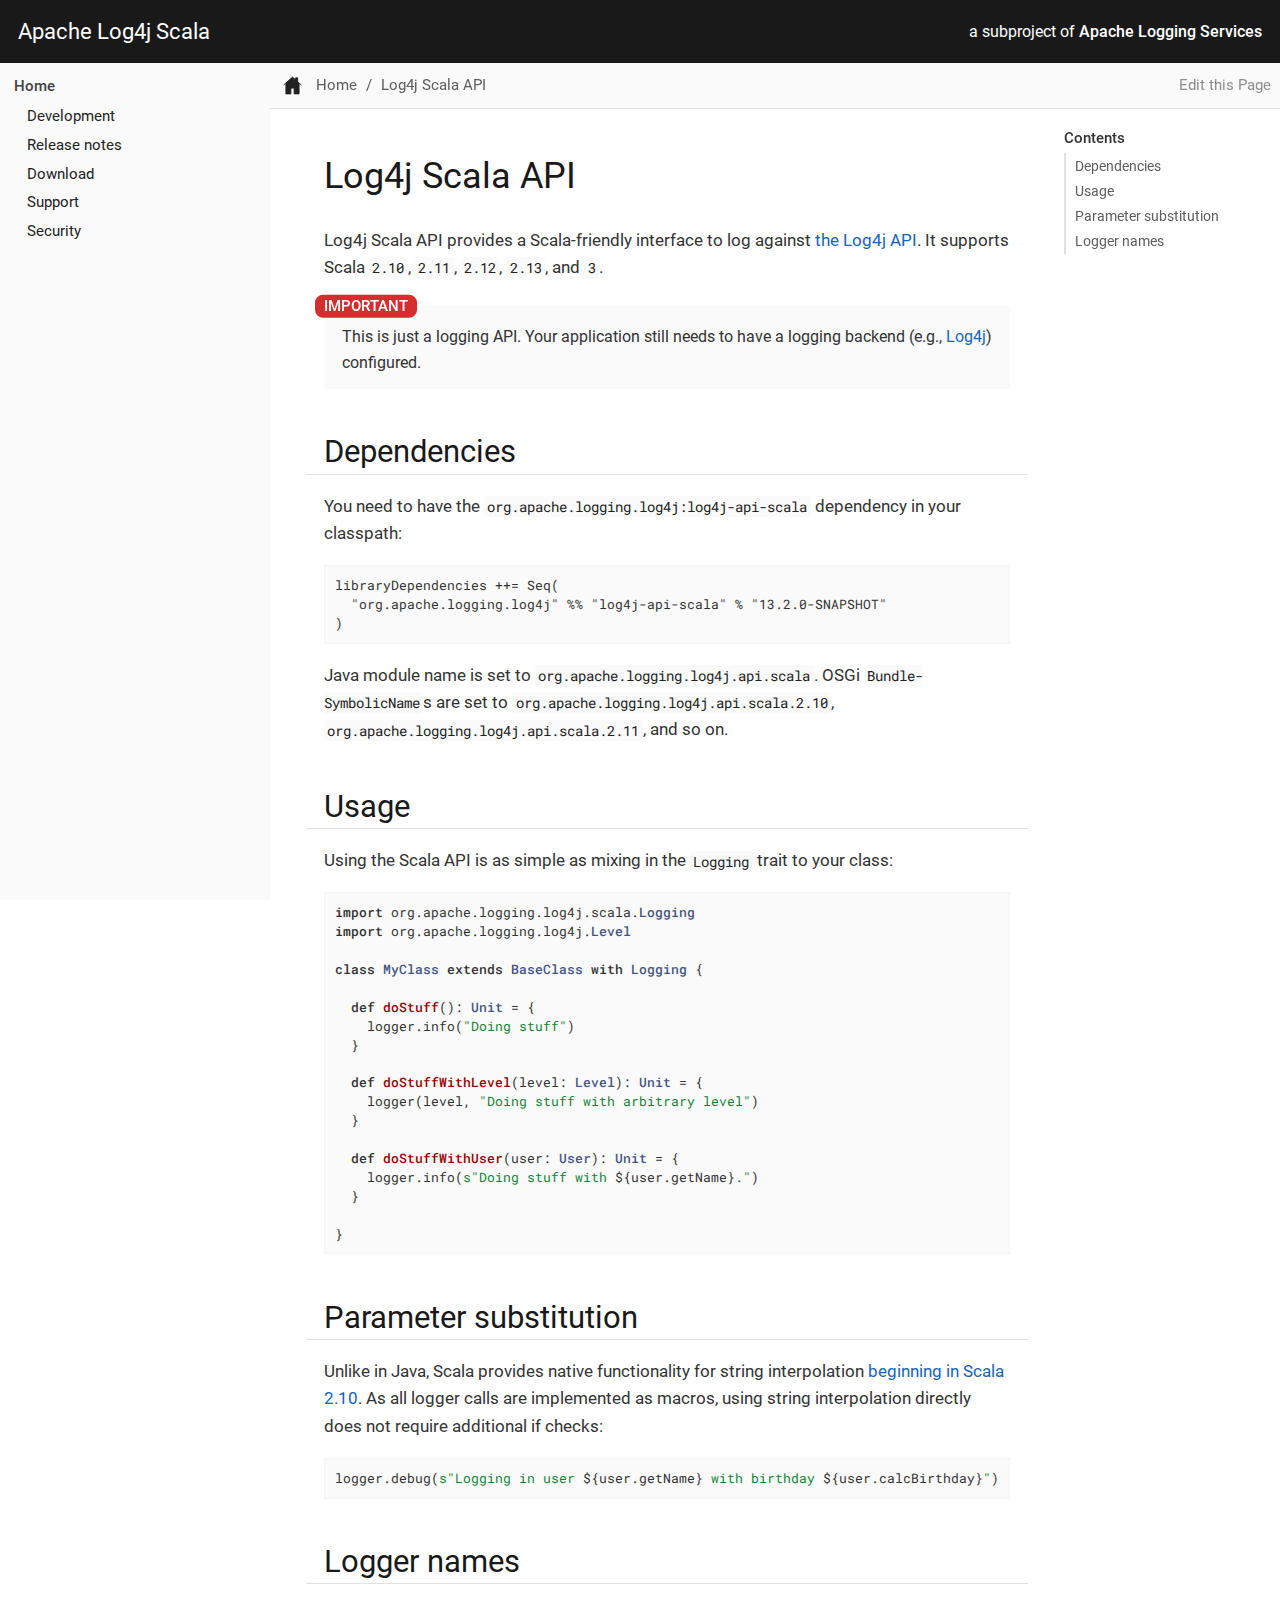
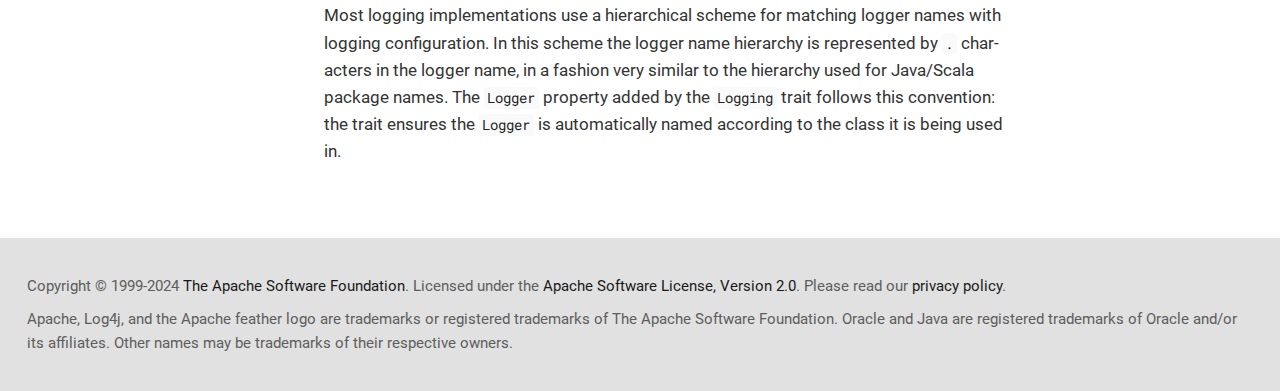
==== commit 6a5f3a63: "Add website content generated from `1391bdda8336d159fdbc928ed3f6c266d75762b7`" ====
--- a/index.html
+++ b/index.html
@@ -11,11 +11,23 @@
 <!-- `@asciidoctor/tabs` extension styles -->
 <link rel="stylesheet" href="./_/css/vendor/tabs.css">
 <style>
+  /* Default `h4` and `h5` are smaller than the normal text, fix header font sizing: */
+  .doc h1 { font-size: 1.9rem; }
+  .doc h2 { font-size: 1.7rem; }
+  .doc h3 { font-size: 1.5rem; font-weight: 400; }
+  .doc h4 { font-size: 1.3rem; font-weight: 500; }
+  .doc h5 { font-size: 1.1rem; font-weight: 500; text-decoration: underline; }
+  /* Default `code`, `pre`, and `.colist` (source code annotations) fonts are too big, adjust them: */
+  .doc .colist>table code, .doc p code, .doc thead code { font-size: 0.8em; }
+  .doc pre { font-size: 0.7rem; }
+  .doc .colist { font-size: 0.75rem; }
+  /* Tab header fonts aren't rendered good, adjusting the font weight: */
+  .tablist > ul li { font-weight: 500; }
   /* `page-toclevels` greater than 4 are not supported by Antora UI, patching it: */
   .toc .toc-menu li[data-level="4"] a {
-    padding-left: 2.75rem
-  }
-  /* Replace the default highlight.js color for strings from red to green: */
+    padding-left: 2.75rem;
+  }
+  /* Replace the default highlight.js color for strings from red (unnecessarily signaling something negative) to green: */
   .hljs-string {
     color: #0f8532;
   }
@@ -78,7 +90,7 @@
     <li><a href="index.html">Log4j Scala API</a></li>
   </ul>
 </nav>
-<div class="edit-this-page"><a href="https://github.com/apache/logging-log4j-kotlin/edit/main/src/site/antora/modules/ROOT/pages/index.adoc">Edit this Page</a></div>
+<div class="edit-this-page"><a href="https://github.com/apache/logging-log4j-scala/edit/main/src/site/antora/modules/ROOT/pages/index.adoc">Edit this Page</a></div>
 </div>
   <div class="content">
 <aside class="toc sidebar" data-title="Contents" data-levels="2">
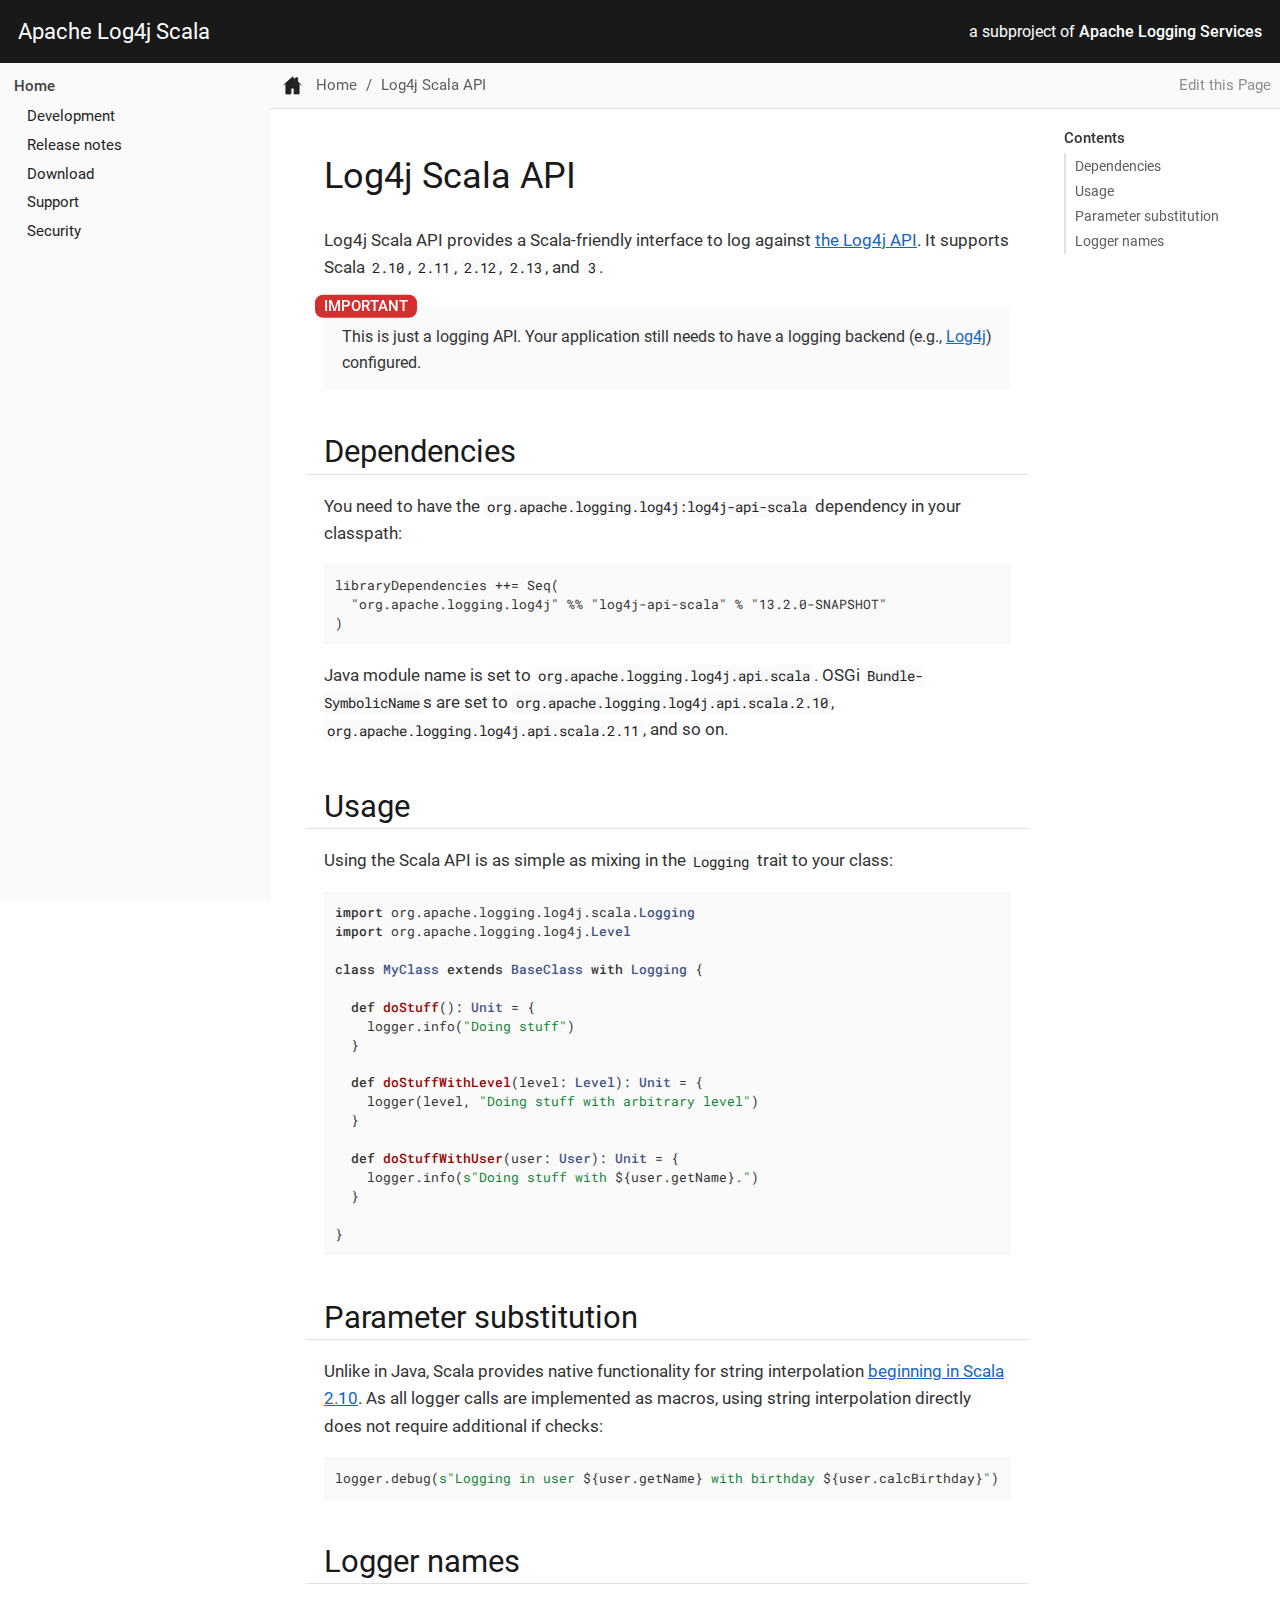
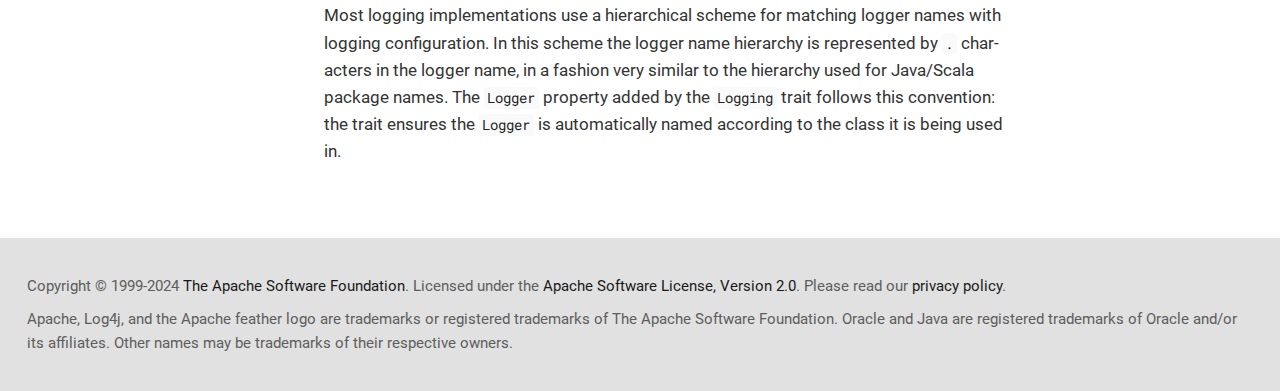
==== commit bbcf63f2: "Add website content generated from `2da38b08643084a60bf2279805ae310167bd6216`" ====
--- a/index.html
+++ b/index.html
@@ -21,6 +21,9 @@
   .doc .colist>table code, .doc p code, .doc thead code { font-size: 0.8em; }
   .doc pre { font-size: 0.7rem; }
   .doc .colist { font-size: 0.75rem; }
+  /* Make links more visible: */
+  .doc a { text-decoration: underline; }
+  .doc a code { text-decoration: underline; color: #1565c0; }
   /* Tab header fonts aren't rendered good, adjusting the font weight: */
   .tablist > ul li { font-weight: 500; }
   /* `page-toclevels` greater than 4 are not supported by Antora UI, patching it: */
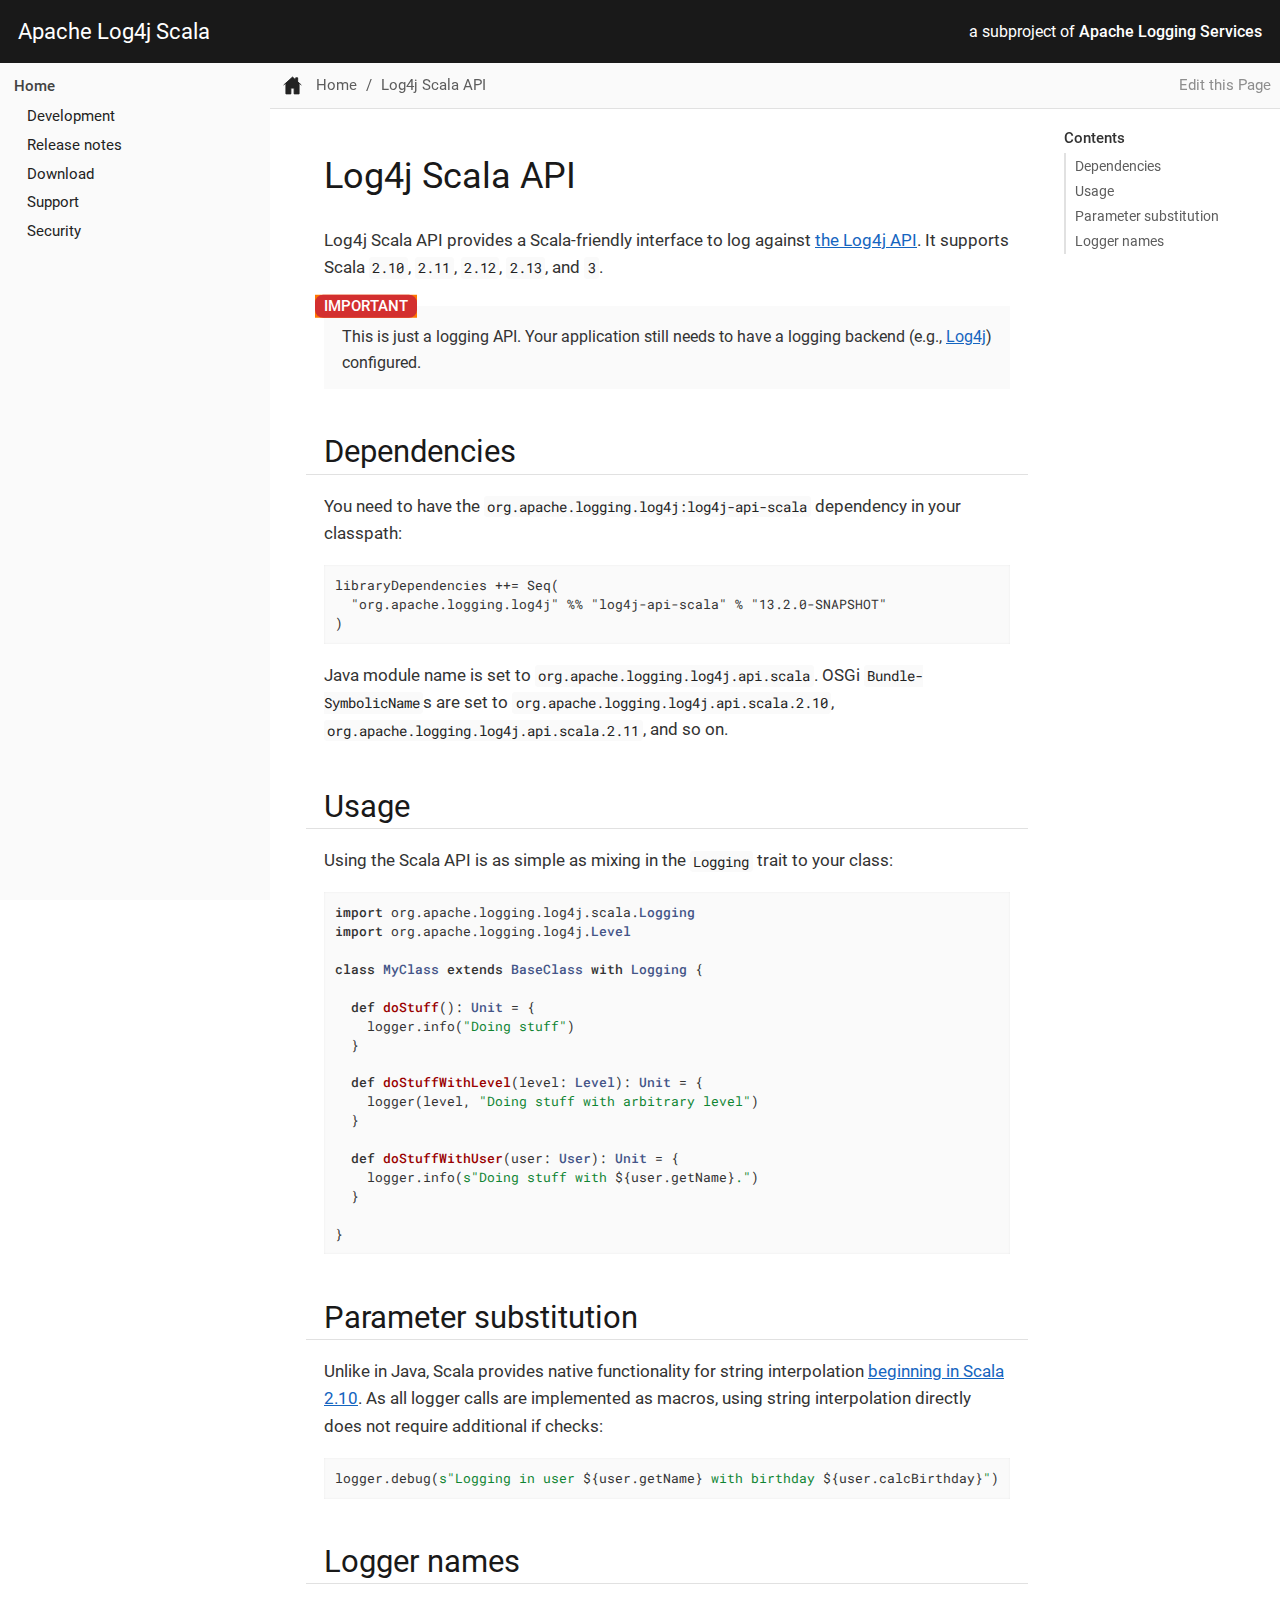
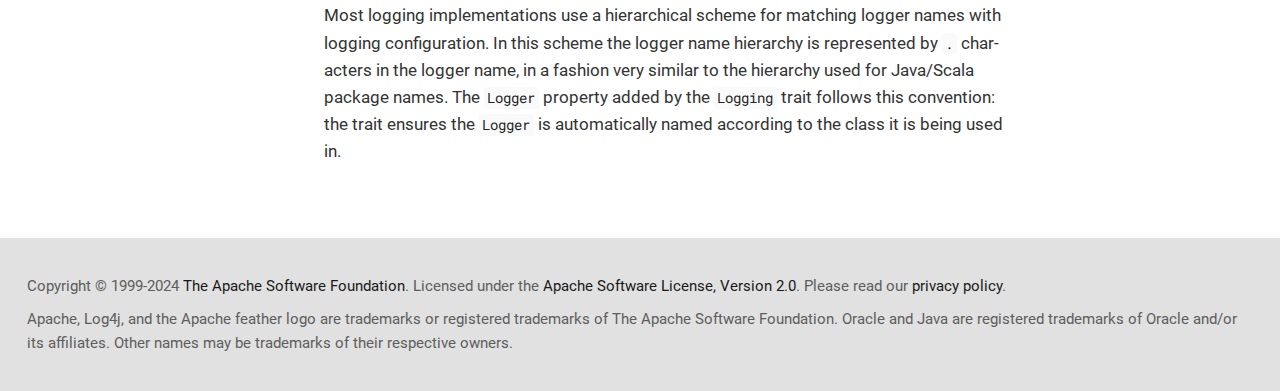
==== commit e38e47fd: "Add website content generated from `6aa35f197d3aa6e4cebd3cf33912e83d812ffeab`" ====
--- a/index.html
+++ b/index.html
@@ -11,12 +11,16 @@
 <!-- `@asciidoctor/tabs` extension styles -->
 <link rel="stylesheet" href="./_/css/vendor/tabs.css">
 <style>
-  /* Default `h4` and `h5` are smaller than the normal text, fix header font sizing: */
+  /* Swap colors of `IMPORTANT` and `WARNING` blocks */
+  .doc .admonitionblock.important .icon { background-color: #f70; }
+  .doc .admonitionblock.warning .icon { background-color: #e40046; }
+  /* Default `h4`, `h5`, and `h6` are smaller than the normal text, fix header font sizing: */
   .doc h1 { font-size: 1.9rem; }
   .doc h2 { font-size: 1.7rem; }
   .doc h3 { font-size: 1.5rem; font-weight: 400; }
   .doc h4 { font-size: 1.3rem; font-weight: 500; }
   .doc h5 { font-size: 1.1rem; font-weight: 500; text-decoration: underline; }
+  .doc h6 { font-size: 0.9rem; font-weight: 500; text-decoration: underline; }
   /* Default `code`, `pre`, and `.colist` (source code annotations) fonts are too big, adjust them: */
   .doc .colist>table code, .doc p code, .doc thead code { font-size: 0.8em; }
   .doc pre { font-size: 0.7rem; }
